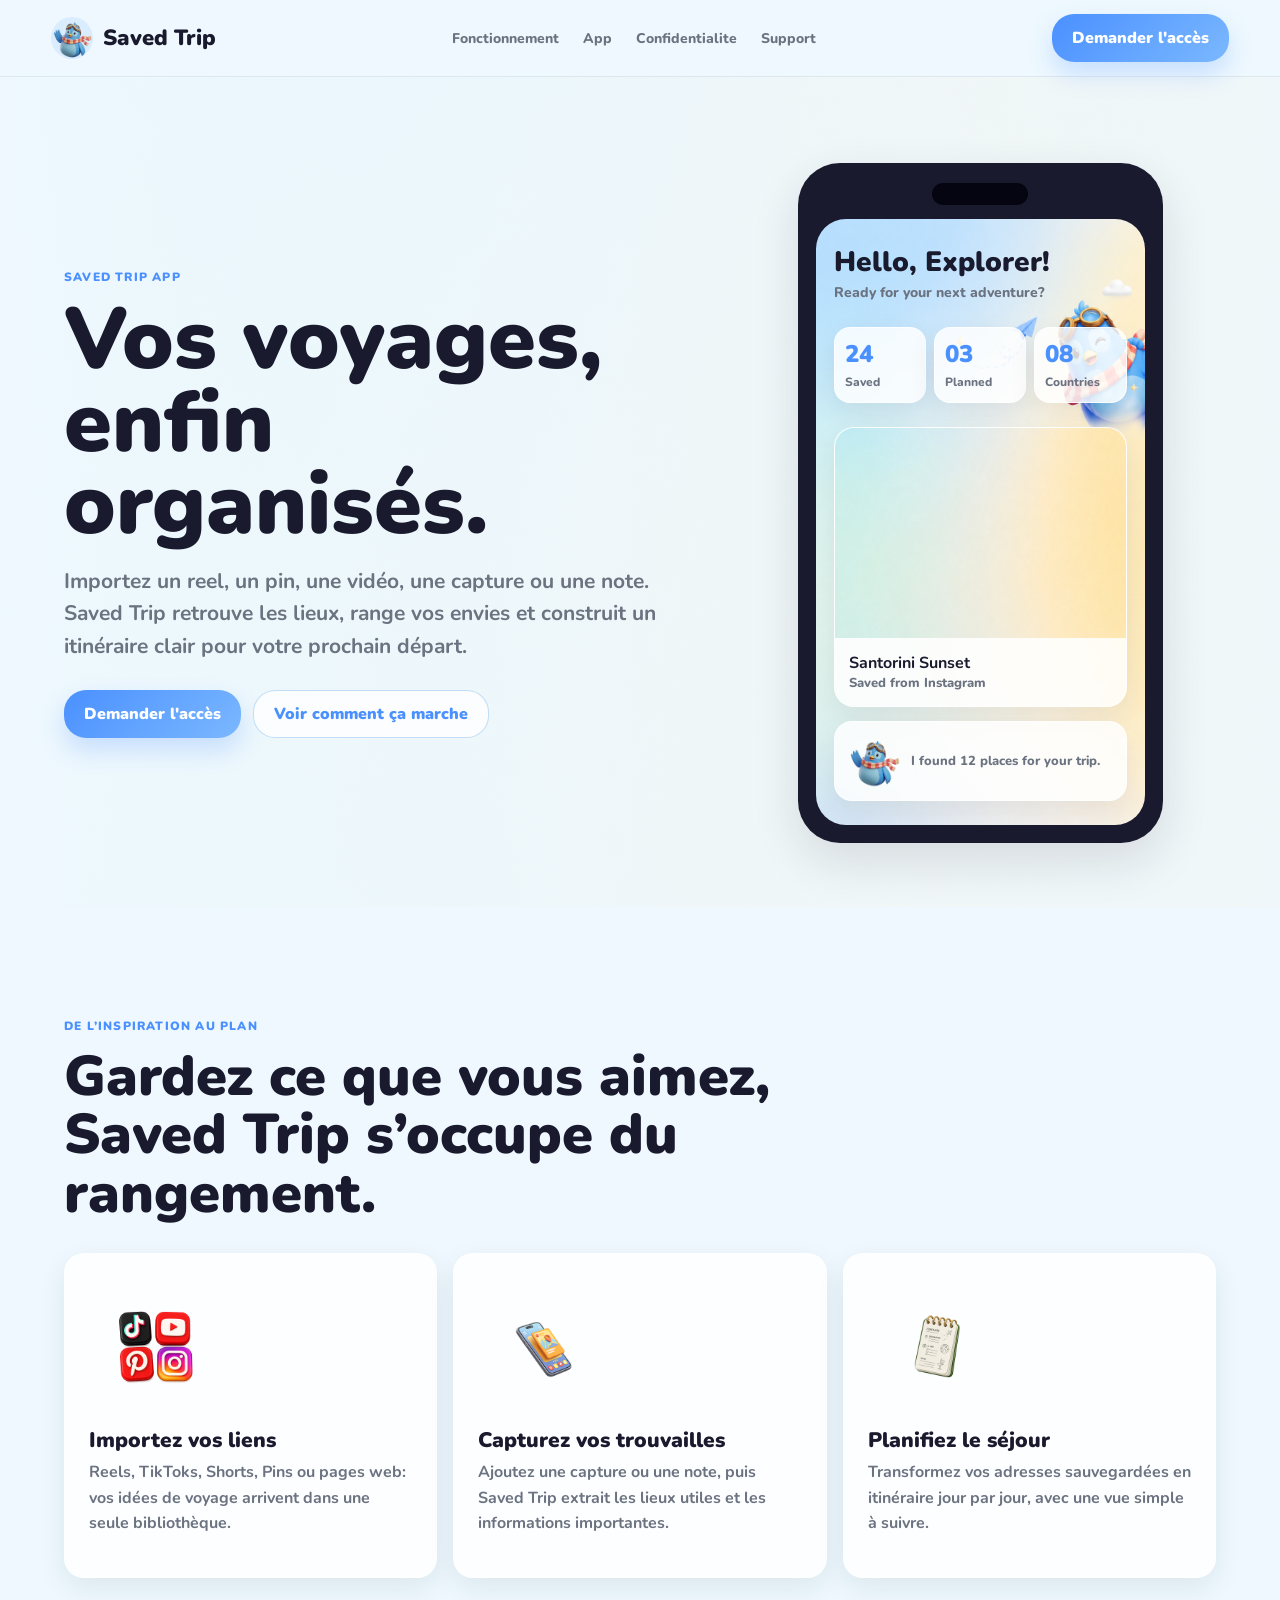
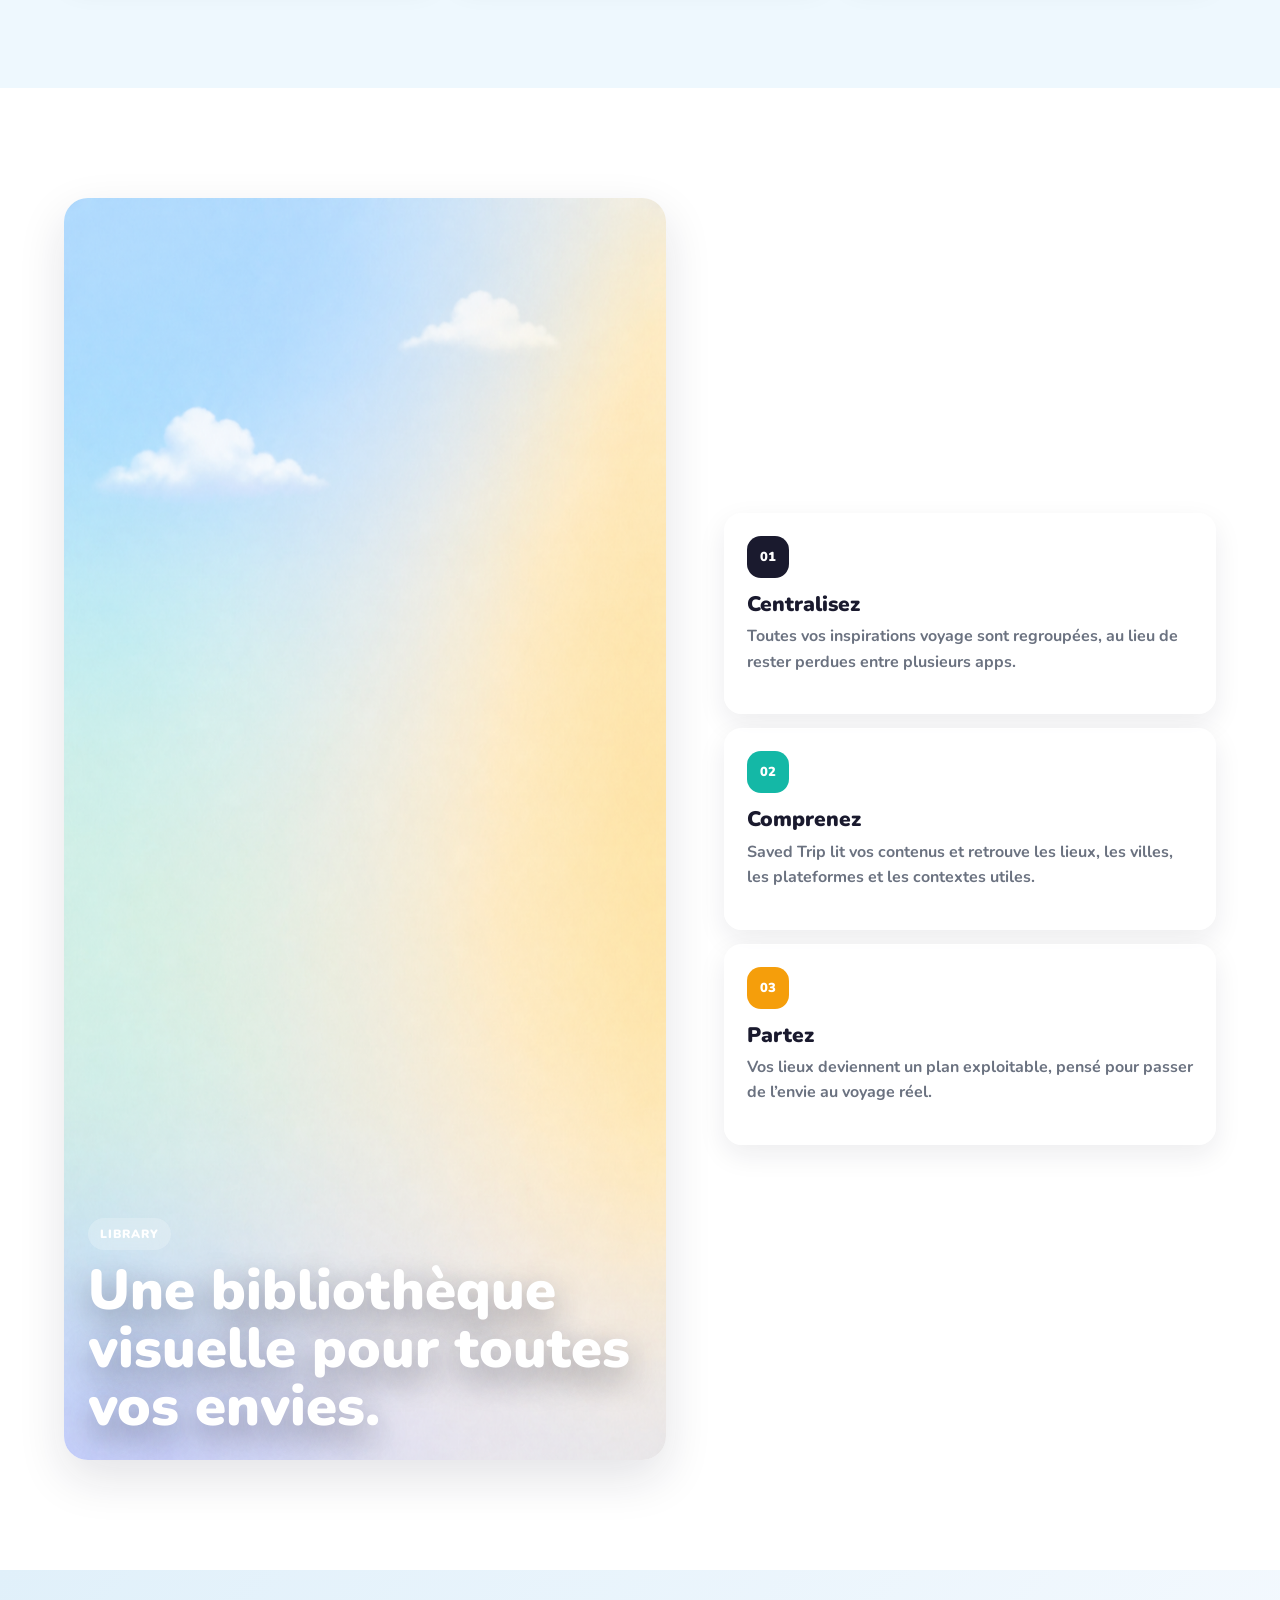
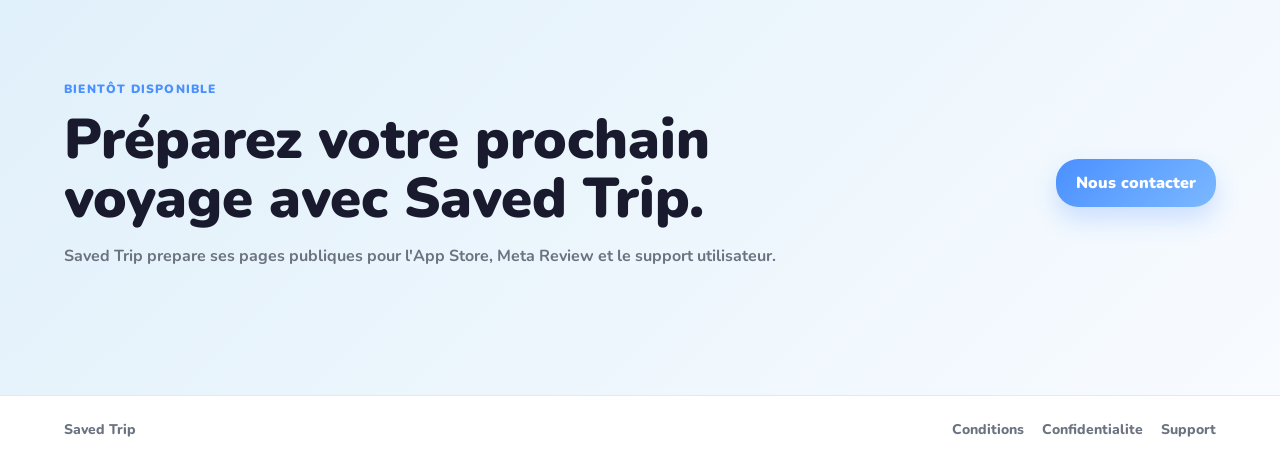
==== website/index.html @ 60003d06 "Add website root for Vercel deployment" ====
<!doctype html>
<html lang="fr">
  <head>
    <meta charset="utf-8">
    <meta name="viewport" content="width=device-width, initial-scale=1">
    <title>Saved Trip - Organisez vos voyages depuis vos contenus sauvegardés</title>
    <meta
      name="description"
      content="Saved Trip transforme vos reels, pins, screenshots et notes en lieux sauvegardés puis en itinéraires clairs, prêts à partir."
    >
    <meta property="og:title" content="Saved Trip - Vos voyages, enfin organisés">
    <meta
      property="og:description"
      content="Importez vos inspirations de voyage, retrouvez vos lieux et créez un itinéraire en quelques secondes."
    >
    <meta property="og:image" content="/assets/import_link_background.png">
    <meta name="theme-color" content="#EEF8FE">
    <link rel="icon" href="/assets/pingui_welcome.png">
    <link rel="preconnect" href="https://fonts.googleapis.com">
    <link rel="preconnect" href="https://fonts.gstatic.com" crossorigin>
    <link
      href="https://fonts.googleapis.com/css2?family=Nunito:wght@400;600;700;800;900&display=swap"
      rel="stylesheet"
    >
    <link rel="stylesheet" href="/styles.css">
  </head>
  <body>
    <header class="site-header" aria-label="Navigation principale">
      <a class="brand" href="#top" aria-label="Saved Trip accueil">
        <img src="/assets/pingui_welcome.png" alt="" class="brand-mark">
        <span>Saved Trip</span>
      </a>
      <nav class="nav-links" aria-label="Sections">
        <a href="#fonctionnement">Fonctionnement</a>
        <a href="#app">App</a>
        <a href="/privacy">Confidentialite</a>
        <a href="/support">Support</a>
      </nav>
      <a class="header-cta" href="mailto:support@savedtrip.com?subject=Acces%20Saved%20Trip">Demander l'accès</a>
    </header>

    <main id="top">
      <section class="hero-section">
        <img class="hero-bg" src="/assets/import_link_background.png" alt="">
        <div class="hero-content">
          <p class="kicker">SAVED TRIP APP</p>
          <h1>Vos voyages, enfin organisés.</h1>
          <p class="hero-copy">
            Importez un reel, un pin, une vidéo, une capture ou une note. Saved Trip retrouve les lieux, range vos envies et construit un itinéraire clair pour votre prochain départ.
          </p>
          <div class="hero-actions" aria-label="Actions principales">
            <a class="primary-action" href="mailto:support@savedtrip.com?subject=Acces%20Saved%20Trip">Demander l'accès</a>
            <a class="secondary-action" href="#fonctionnement">Voir comment ça marche</a>
          </div>
        </div>
        <div class="phone-showcase" aria-label="Aperçu de l'application Saved Trip">
          <div class="phone-frame">
            <div class="phone-status"></div>
            <div class="app-screen">
              <div class="app-greeting">
                <span>Hello, Explorer!</span>
                <small>Ready for your next adventure?</small>
              </div>
              <div class="stat-grid">
                <div><strong>24</strong><span>Saved</span></div>
                <div><strong>03</strong><span>Planned</span></div>
                <div><strong>08</strong><span>Countries</span></div>
              </div>
              <div class="post-card">
                <img src="/assets/travel_library_background.png" alt="">
                <div>
                  <strong>Santorini Sunset</strong>
                  <span>Saved from Instagram</span>
                </div>
              </div>
              <div class="mascot-bubble">
                <img src="/assets/pingui_welcome.png" alt="">
                <span>I found 12 places for your trip.</span>
              </div>
            </div>
          </div>
        </div>
      </section>

      <section id="fonctionnement" class="section workflow-section">
        <div class="section-heading">
          <p class="kicker">DE L’INSPIRATION AU PLAN</p>
          <h2>Gardez ce que vous aimez, Saved Trip s’occupe du rangement.</h2>
        </div>
        <div class="workflow-grid">
          <article class="workflow-card">
            <img src="/assets/pingui_link_www.png" alt="">
            <h3>Importez vos liens</h3>
            <p>Reels, TikToks, Shorts, Pins ou pages web: vos idées de voyage arrivent dans une seule bibliothèque.</p>
          </article>
          <article class="workflow-card">
            <img src="/assets/pingui_screenshot_phone_pop.png" alt="">
            <h3>Capturez vos trouvailles</h3>
            <p>Ajoutez une capture ou une note, puis Saved Trip extrait les lieux utiles et les informations importantes.</p>
          </article>
          <article class="workflow-card">
            <img src="/assets/pingui_notes_exact.png" alt="">
            <h3>Planifiez le séjour</h3>
            <p>Transformez vos adresses sauvegardées en itinéraire jour par jour, avec une vue simple à suivre.</p>
          </article>
        </div>
      </section>

      <section id="app" class="section app-section">
        <div class="library-preview">
          <img src="/assets/travel_library_background.png" alt="Bibliothèque de voyages Saved Trip">
          <div class="library-overlay">
            <span class="pill">Library</span>
            <h2>Une bibliothèque visuelle pour toutes vos envies.</h2>
          </div>
        </div>
        <div class="feature-list">
          <div>
            <span class="feature-icon">01</span>
            <h3>Centralisez</h3>
            <p>Toutes vos inspirations voyage sont regroupées, au lieu de rester perdues entre plusieurs apps.</p>
          </div>
          <div>
            <span class="feature-icon">02</span>
            <h3>Comprenez</h3>
            <p>Saved Trip lit vos contenus et retrouve les lieux, les villes, les plateformes et les contextes utiles.</p>
          </div>
          <div>
            <span class="feature-icon">03</span>
            <h3>Partez</h3>
            <p>Vos lieux deviennent un plan exploitable, pensé pour passer de l’envie au voyage réel.</p>
          </div>
        </div>
      </section>

      <section id="attente" class="section waitlist-section">
        <div>
          <p class="kicker">BIENTÔT DISPONIBLE</p>
          <h2>Préparez votre prochain voyage avec Saved Trip.</h2>
          <p>
            Saved Trip prepare ses pages publiques pour l'App Store, Meta Review et le support utilisateur.
          </p>
        </div>
        <a class="primary-action" href="mailto:support@savedtrip.com?subject=Acces%20Saved%20Trip">Nous contacter</a>
      </section>
    </main>

    <footer class="site-footer">
      <span>Saved Trip</span>
      <nav class="footer-links" aria-label="Pages legales">
        <a href="/terms">Conditions</a>
        <a href="/privacy">Confidentialite</a>
        <a href="/support">Support</a>
      </nav>
    </footer>
  </body>
</html>
---- styles.css ----
:root {
  --primary: #4a90ff;
  --primary-light: #7bb8ff;
  --dark: #1a1a2e;
  --background: #eef8fe;
  --white: #ffffff;
  --gray: #6b7280;
  --gray-border: #cbd5e0;
  --input-bg: #f8fbff;
  --green: #27ae60;
  --amber: #f59e0b;
  --teal: #14b8a6;
  --violet: #a855f7;
  --shadow: 0 18px 48px rgba(26, 26, 46, 0.12);
  color-scheme: light;
  font-family: "Nunito", system-ui, -apple-system, BlinkMacSystemFont, "Segoe UI", sans-serif;
}

* {
  box-sizing: border-box;
}

html {
  scroll-behavior: smooth;
}

body {
  margin: 0;
  background: var(--background);
  color: var(--dark);
}

img {
  display: block;
  max-width: 100%;
}

a {
  color: inherit;
  text-decoration: none;
}

.site-header {
  position: sticky;
  top: 0;
  z-index: 20;
  display: flex;
  align-items: center;
  justify-content: space-between;
  gap: 24px;
  padding: 14px clamp(18px, 4vw, 56px);
  background: rgba(238, 248, 254, 0.86);
  border-bottom: 1px solid rgba(203, 213, 224, 0.5);
  backdrop-filter: blur(18px);
}

.brand {
  display: inline-flex;
  align-items: center;
  gap: 10px;
  font-size: 22px;
  font-weight: 900;
}

.brand-mark {
  width: 42px;
  height: 42px;
  object-fit: contain;
  border-radius: 50%;
  background: rgba(74, 144, 255, 0.12);
}

.nav-links,
.footer-links {
  display: flex;
  align-items: center;
  gap: 24px;
  color: var(--gray);
  font-size: 14px;
  font-weight: 800;
}

.nav-links a:hover,
.footer-links a:hover {
  color: var(--primary);
}

.header-cta,
.primary-action,
.secondary-action {
  display: inline-flex;
  min-height: 48px;
  align-items: center;
  justify-content: center;
  border-radius: 22px;
  padding: 0 20px;
  font-weight: 900;
  white-space: nowrap;
}

.header-cta,
.primary-action {
  color: var(--white);
  background: linear-gradient(135deg, var(--primary), var(--primary-light));
  box-shadow: 0 12px 24px rgba(74, 144, 255, 0.24);
}

.secondary-action {
  color: var(--primary);
  background: rgba(255, 255, 255, 0.78);
  border: 1px solid rgba(184, 217, 245, 0.86);
}

.hero-section {
  position: relative;
  min-height: calc(100vh - 72px);
  display: grid;
  grid-template-columns: minmax(0, 1.02fr) minmax(320px, 0.78fr);
  align-items: center;
  gap: clamp(28px, 5vw, 72px);
  overflow: hidden;
  padding: clamp(54px, 7vw, 86px) clamp(20px, 5vw, 76px) clamp(34px, 6vw, 64px);
}

.hero-bg {
  position: absolute;
  inset: 0;
  width: 100%;
  height: 100%;
  object-fit: cover;
  opacity: 0.64;
}

.hero-section::after {
  content: "";
  position: absolute;
  inset: 0;
  background: linear-gradient(90deg, rgba(238, 248, 254, 0.98), rgba(238, 248, 254, 0.68) 56%, rgba(238, 248, 254, 0.9));
}

.hero-content,
.phone-showcase {
  position: relative;
  z-index: 1;
}

.kicker {
  margin: 0 0 12px;
  color: var(--primary);
  font-size: 12px;
  font-weight: 900;
  letter-spacing: 1.2px;
}

h1,
h2,
h3,
p {
  margin-top: 0;
}

h1 {
  max-width: 760px;
  margin-bottom: 18px;
  font-size: clamp(46px, 7vw, 86px);
  line-height: 0.96;
  font-weight: 900;
  letter-spacing: 0;
}

.hero-copy {
  max-width: 640px;
  margin-bottom: 28px;
  color: var(--gray);
  font-size: clamp(17px, 2vw, 21px);
  line-height: 1.55;
  font-weight: 700;
}

.hero-actions {
  display: flex;
  flex-wrap: wrap;
  gap: 12px;
}

.phone-showcase {
  display: flex;
  justify-content: center;
}

.phone-frame {
  width: min(365px, 88vw);
  min-height: 680px;
  border-radius: 42px;
  padding: 18px;
  background: var(--dark);
  box-shadow: var(--shadow);
}

.phone-status {
  width: 96px;
  height: 22px;
  margin: 2px auto 14px;
  border-radius: 999px;
  background: #050511;
}

.app-screen {
  min-height: 606px;
  border-radius: 30px;
  padding: 24px 18px;
  background: var(--background);
  background-image: url("/assets/home_background_design.png");
  background-size: cover;
  overflow: hidden;
}

.app-greeting span {
  display: block;
  font-size: 28px;
  font-weight: 900;
}

.app-greeting small {
  color: var(--gray);
  font-size: 14px;
  font-weight: 800;
}

.stat-grid {
  display: grid;
  grid-template-columns: repeat(3, 1fr);
  gap: 8px;
  margin: 24px 0;
}

.stat-grid div,
.post-card,
.mascot-bubble,
.workflow-card,
.feature-list > div {
  border: 1px solid rgba(255, 255, 255, 0.72);
  background: rgba(255, 255, 255, 0.82);
  box-shadow: 0 10px 28px rgba(26, 26, 46, 0.08);
}

.stat-grid div {
  min-height: 74px;
  border-radius: 16px;
  padding: 10px;
}

.stat-grid strong {
  display: block;
  color: var(--primary);
  font-size: 24px;
  font-weight: 900;
}

.stat-grid span {
  color: var(--gray);
  font-size: 12px;
  font-weight: 800;
}

.post-card {
  overflow: hidden;
  border-radius: 20px;
}

.post-card img {
  width: 100%;
  height: 210px;
  object-fit: cover;
}

.post-card div {
  padding: 14px;
}

.post-card strong,
.post-card span {
  display: block;
}

.post-card span,
.mascot-bubble span {
  color: var(--gray);
  font-size: 13px;
  font-weight: 800;
}

.mascot-bubble {
  display: flex;
  align-items: center;
  gap: 10px;
  margin-top: 14px;
  border-radius: 18px;
  padding: 12px;
}

.mascot-bubble img {
  width: 54px;
  height: 54px;
  object-fit: contain;
}

.section {
  padding: clamp(64px, 9vw, 110px) clamp(20px, 5vw, 76px);
}

.section-heading {
  max-width: 760px;
  margin-bottom: 30px;
}

h2 {
  margin-bottom: 16px;
  font-size: clamp(32px, 4.5vw, 56px);
  line-height: 1.04;
  font-weight: 900;
}

h3 {
  margin-bottom: 8px;
  font-size: 21px;
  line-height: 1.15;
  font-weight: 900;
}

p {
  color: var(--gray);
  line-height: 1.6;
  font-weight: 700;
}

.workflow-grid {
  display: grid;
  grid-template-columns: repeat(3, minmax(0, 1fr));
  gap: 16px;
}

.workflow-card {
  border-radius: 20px;
  padding: 24px;
}

.workflow-card img {
  width: 138px;
  height: 138px;
  margin-bottom: 12px;
  object-fit: contain;
}

.app-section {
  display: grid;
  grid-template-columns: minmax(0, 1.1fr) minmax(320px, 0.9fr);
  gap: clamp(24px, 5vw, 58px);
  align-items: center;
  background: var(--white);
}

.library-preview {
  position: relative;
  min-height: 560px;
  overflow: hidden;
  border-radius: 24px;
  box-shadow: var(--shadow);
}

.library-preview img {
  width: 100%;
  height: 100%;
  min-height: 560px;
  object-fit: cover;
}

.library-overlay {
  position: absolute;
  inset: auto 24px 24px 24px;
  color: var(--white);
}

.library-overlay h2 {
  max-width: 620px;
  margin: 12px 0 0;
  text-shadow: 0 12px 32px rgba(26, 26, 46, 0.42);
}

.pill {
  display: inline-flex;
  align-items: center;
  min-height: 32px;
  border-radius: 999px;
  padding: 0 12px;
  background: rgba(255, 255, 255, 0.22);
  backdrop-filter: blur(10px);
  font-size: 12px;
  font-weight: 900;
  letter-spacing: 1px;
  text-transform: uppercase;
}

.feature-list {
  display: grid;
  gap: 14px;
}

.feature-list > div {
  border-radius: 18px;
  padding: 22px;
}

.feature-icon {
  display: inline-flex;
  align-items: center;
  justify-content: center;
  width: 42px;
  height: 42px;
  margin-bottom: 14px;
  border-radius: 14px;
  color: var(--white);
  background: var(--dark);
  font-size: 13px;
  font-weight: 900;
}

.feature-list > div:nth-child(2) .feature-icon {
  background: var(--teal);
}

.feature-list > div:nth-child(3) .feature-icon {
  background: var(--amber);
}

.waitlist-section {
  display: flex;
  align-items: center;
  justify-content: space-between;
  gap: 28px;
  background: linear-gradient(135deg, #e0f0fa, #f8fbff);
}

.waitlist-section > div {
  max-width: 760px;
}

.site-footer {
  display: flex;
  justify-content: space-between;
  align-items: center;
  gap: 16px;
  padding: 24px clamp(20px, 5vw, 76px);
  color: var(--gray);
  background: var(--white);
  border-top: 1px solid rgba(203, 213, 224, 0.52);
  font-size: 14px;
  font-weight: 800;
}

.footer-links {
  justify-content: flex-end;
  flex-wrap: wrap;
  gap: 18px;
}

@media (max-width: 940px) {
  .site-header {
    gap: 12px;
  }

  .nav-links {
    display: none;
  }

  .hero-section,
  .app-section {
    grid-template-columns: 1fr;
  }

  .hero-section {
    min-height: auto;
  }

  .phone-showcase {
    justify-content: flex-start;
  }

  .workflow-grid {
    grid-template-columns: 1fr;
  }

  .waitlist-section {
    align-items: flex-start;
    flex-direction: column;
  }
}

@media (max-width: 560px) {
  .site-header {
    padding-inline: 14px;
  }

  .brand span {
    font-size: 20px;
  }

  .brand-mark {
    width: 38px;
    height: 38px;
  }

  .header-cta {
    min-height: 42px;
    padding-inline: 14px;
    border-radius: 18px;
    font-size: 13px;
  }

  .hero-section {
    padding-top: 42px;
  }

  h1 {
    font-size: 44px;
  }

  .phone-frame {
    min-height: 610px;
    border-radius: 34px;
    padding: 14px;
  }

  .app-screen {
    min-height: 544px;
    border-radius: 26px;
    padding: 20px 14px;
  }

  .post-card img {
    height: 166px;
  }

  .library-preview,
  .library-preview img {
    min-height: 430px;
    border-radius: 18px;
  }

  .library-overlay {
    inset: auto 18px 18px 18px;
  }

  .site-footer {
    align-items: flex-start;
    flex-direction: column;
  }

  .footer-links {
    justify-content: flex-start;
  }
}
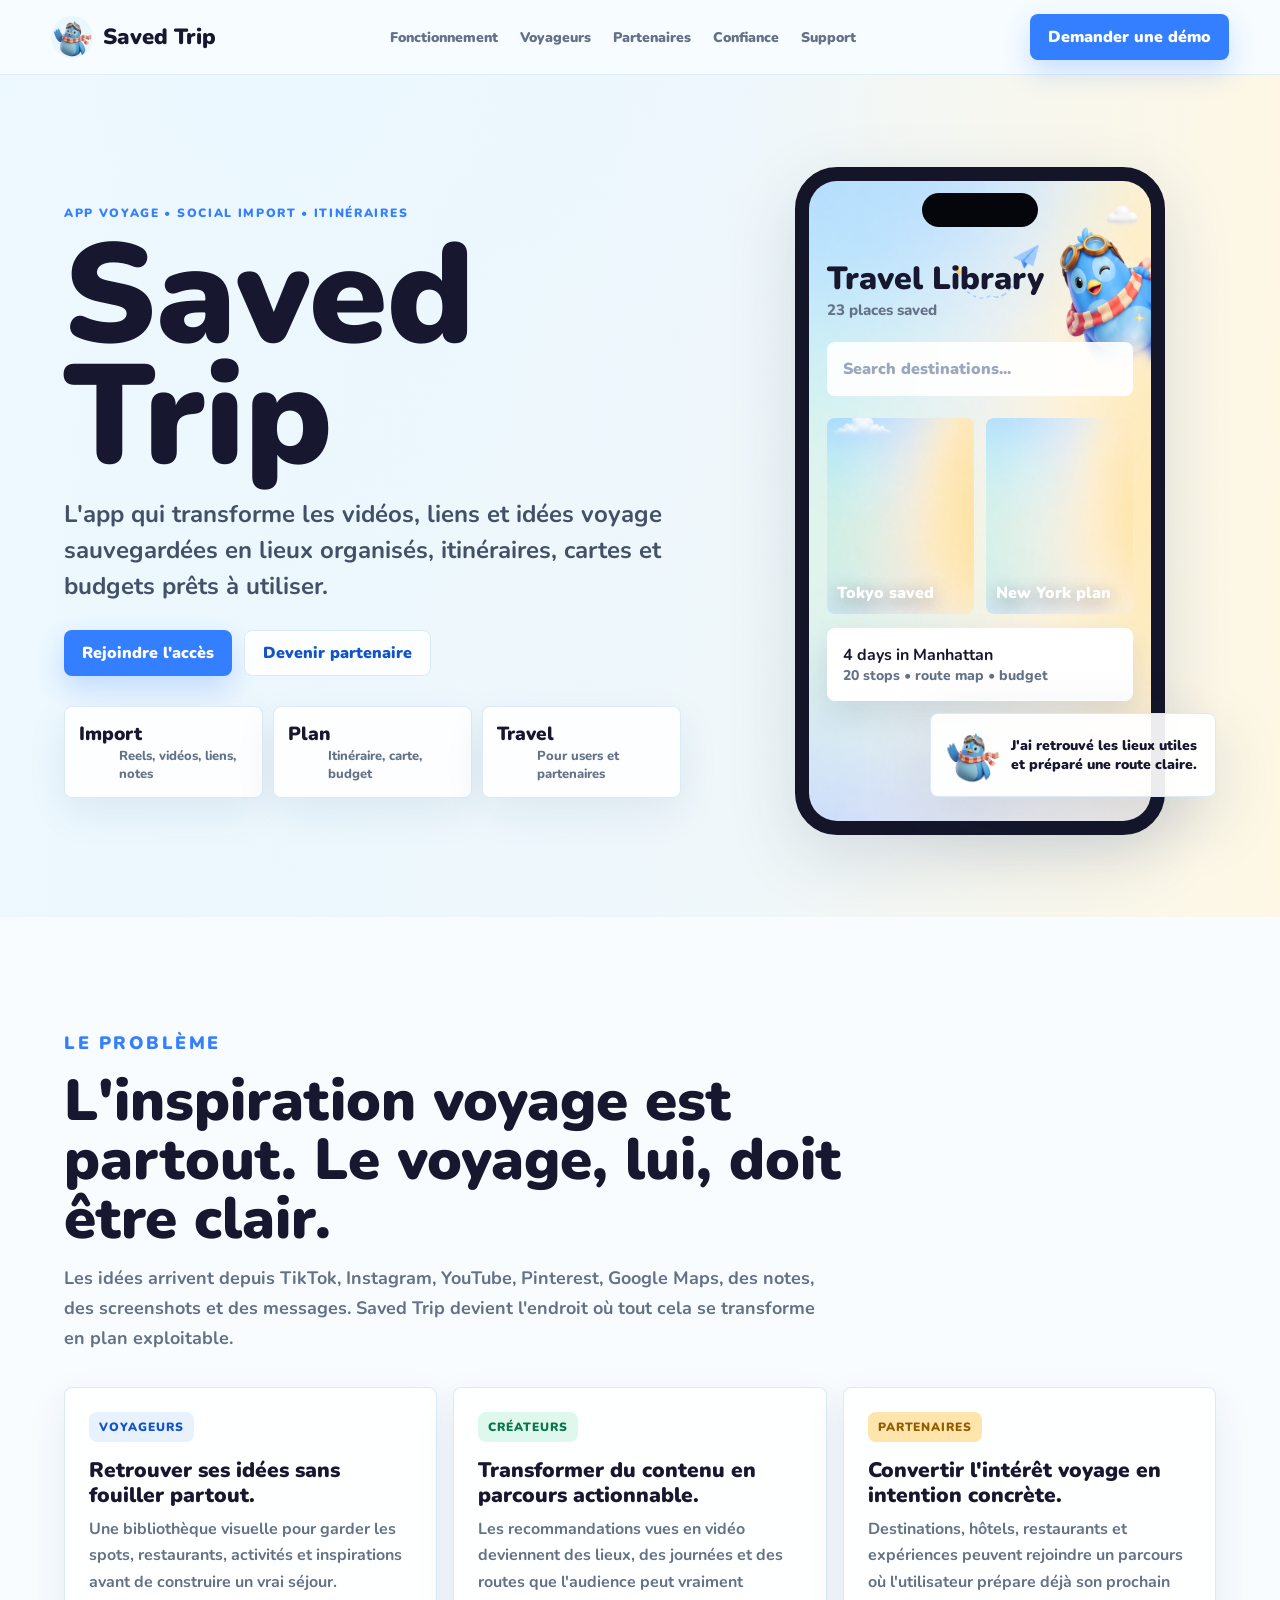
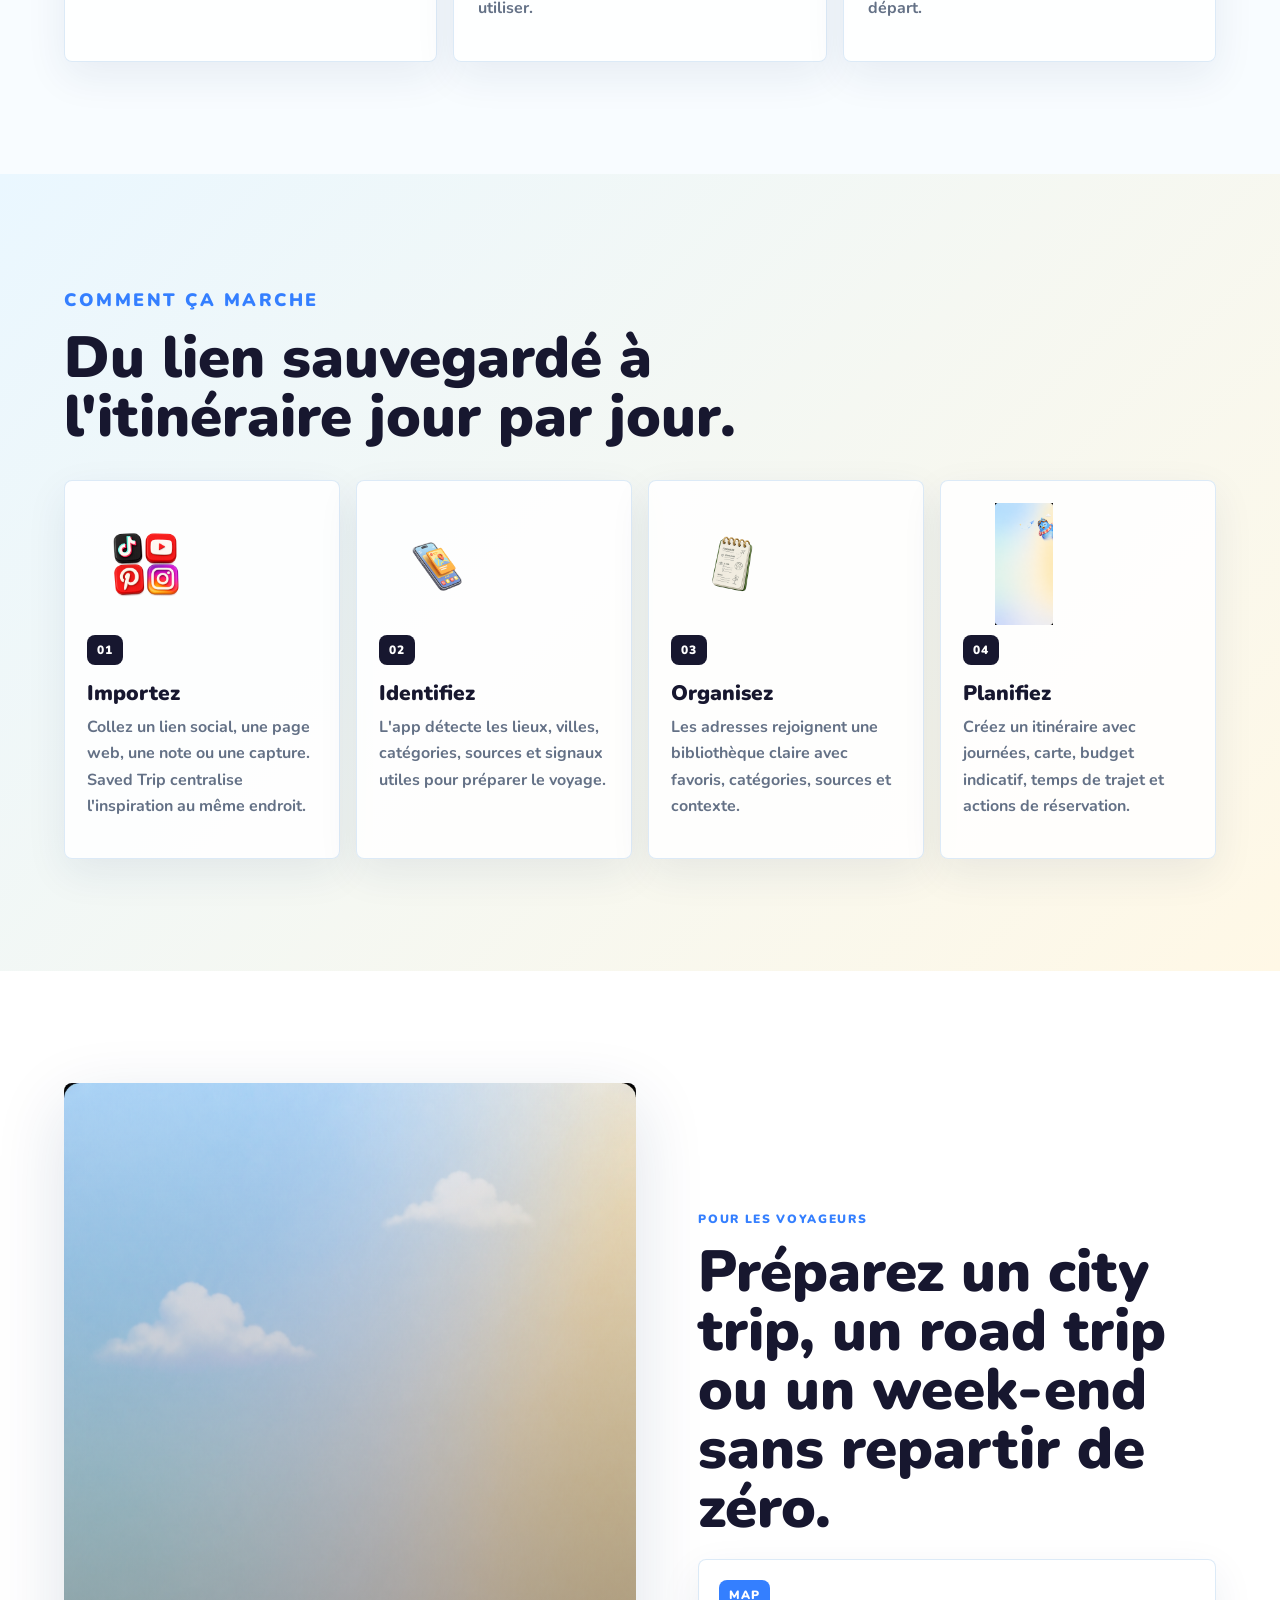
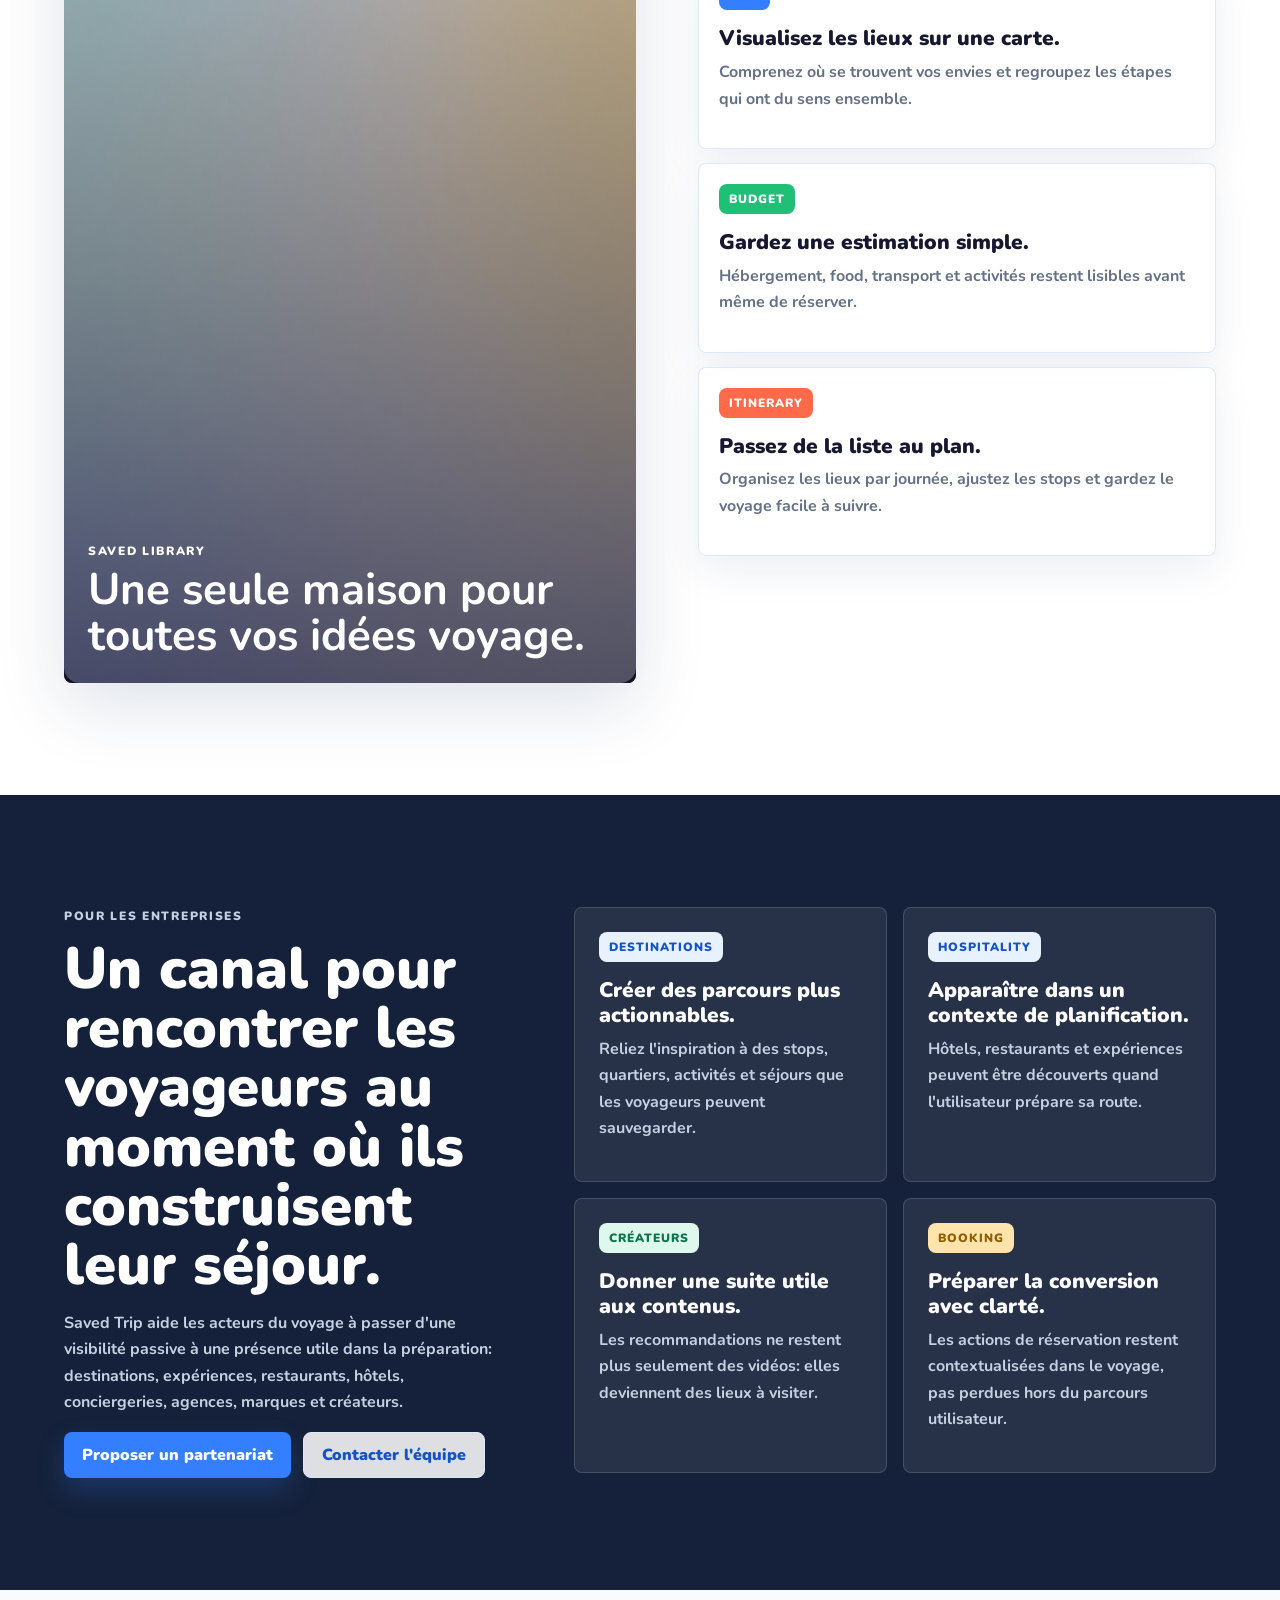
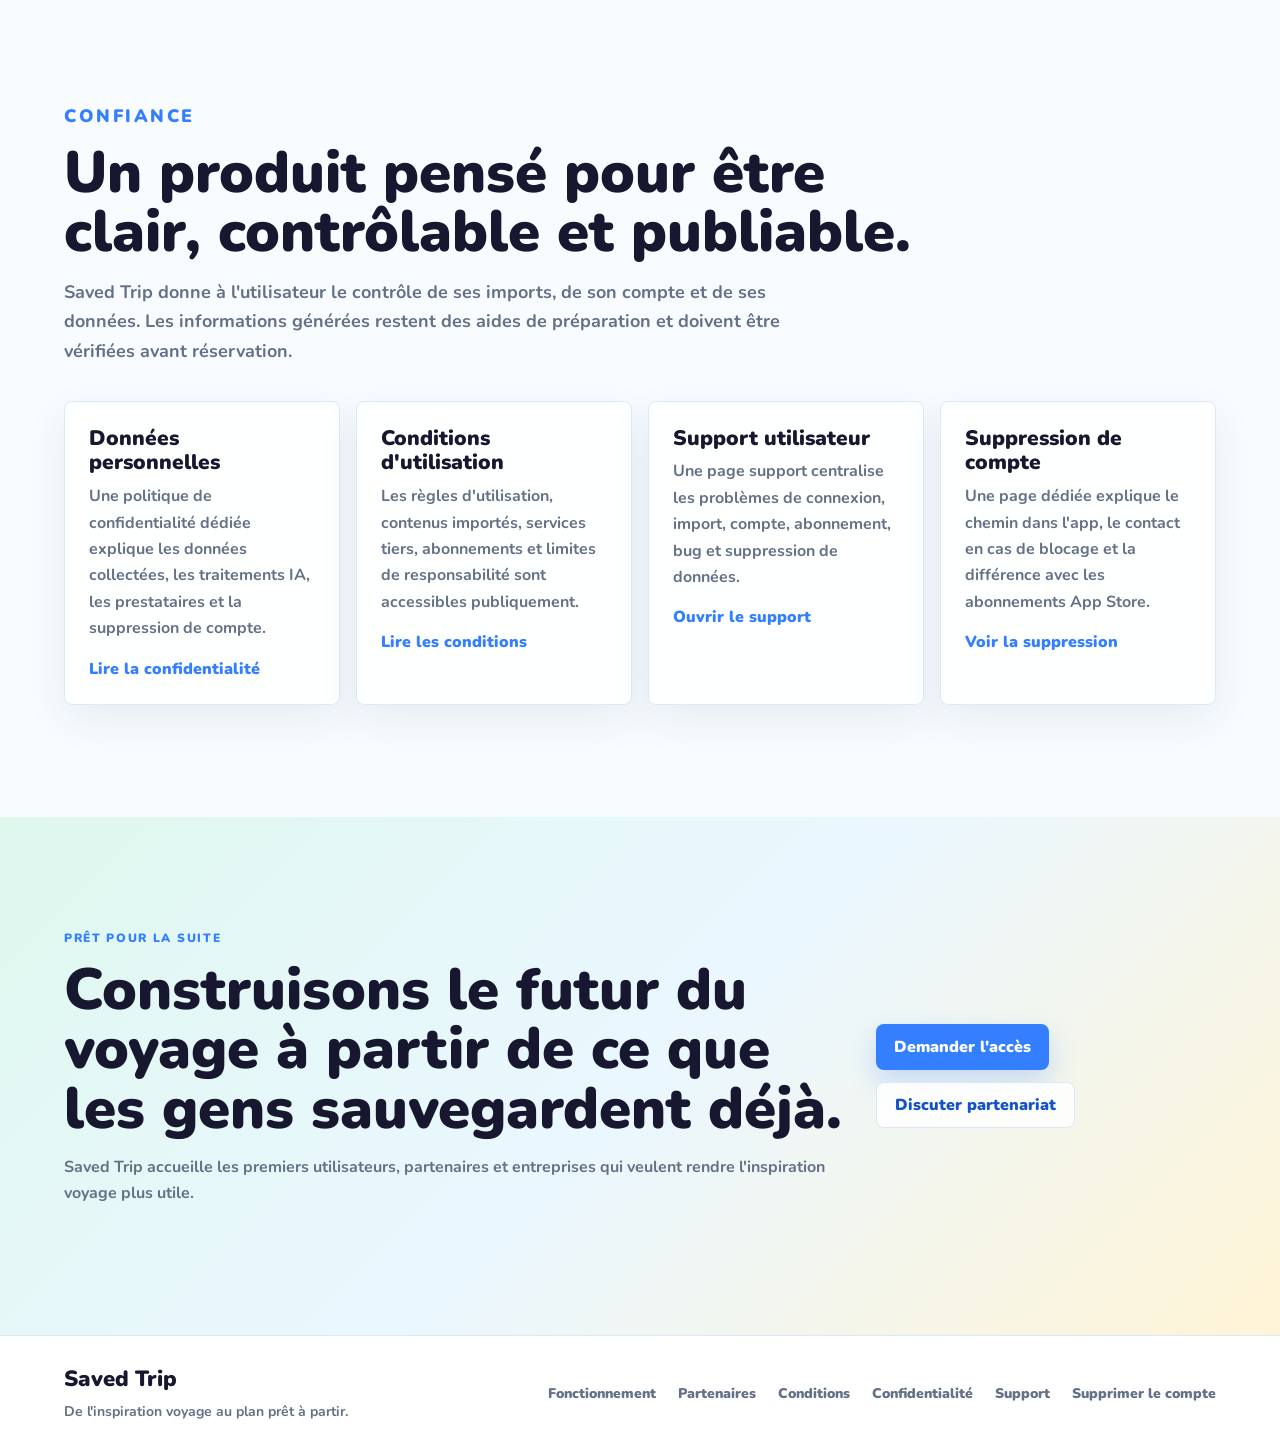
==== commit d3dc9eb1: "Redesign Saved Trip public website" ====
--- a/website/index.html
+++ b/website/index.html
@@ -3,18 +3,19 @@
   <head>
     <meta charset="utf-8">
     <meta name="viewport" content="width=device-width, initial-scale=1">
-    <title>Saved Trip - Organisez vos voyages depuis vos contenus sauvegardés</title>
+    <title>Saved Trip - De l'inspiration voyage au plan prêt à partir</title>
     <meta
       name="description"
-      content="Saved Trip transforme vos reels, pins, screenshots et notes en lieux sauvegardés puis en itinéraires clairs, prêts à partir."
+      content="Saved Trip transforme vos vidéos, liens et idées sauvegardées en lieux organisés, itinéraires, cartes et budgets. Une app pour voyageurs, créateurs et partenaires travel."
     >
-    <meta property="og:title" content="Saved Trip - Vos voyages, enfin organisés">
+    <link rel="canonical" href="https://www.savedtrip.com/">
+    <meta property="og:title" content="Saved Trip - Transformez vos inspirations en voyages">
     <meta
       property="og:description"
-      content="Importez vos inspirations de voyage, retrouvez vos lieux et créez un itinéraire en quelques secondes."
+      content="Importez vos inspirations voyage, retrouvez les lieux importants et préparez un itinéraire clair avec Saved Trip."
     >
-    <meta property="og:image" content="/assets/import_link_background.png">
-    <meta name="theme-color" content="#EEF8FE">
+    <meta property="og:image" content="https://www.savedtrip.com/assets/import_link_background.png">
+    <meta name="theme-color" content="#edf8ff">
     <link rel="icon" href="/assets/pingui_welcome.png">
     <link rel="preconnect" href="https://fonts.googleapis.com">
     <link rel="preconnect" href="https://fonts.gstatic.com" crossorigin>
@@ -26,131 +27,265 @@
   </head>
   <body>
     <header class="site-header" aria-label="Navigation principale">
-      <a class="brand" href="#top" aria-label="Saved Trip accueil">
+      <a class="brand" href="/" aria-label="Saved Trip accueil">
         <img src="/assets/pingui_welcome.png" alt="" class="brand-mark">
         <span>Saved Trip</span>
       </a>
       <nav class="nav-links" aria-label="Sections">
         <a href="#fonctionnement">Fonctionnement</a>
-        <a href="#app">App</a>
-        <a href="/privacy">Confidentialite</a>
+        <a href="#voyageurs">Voyageurs</a>
+        <a href="#partenaires">Partenaires</a>
+        <a href="#confiance">Confiance</a>
         <a href="/support">Support</a>
       </nav>
-      <a class="header-cta" href="mailto:support@savedtrip.com?subject=Acces%20Saved%20Trip">Demander l'accès</a>
+      <a class="header-cta" href="mailto:support@savedtrip.com?subject=Demo%20Saved%20Trip">Demander une démo</a>
     </header>
 
     <main id="top">
-      <section class="hero-section">
+      <section class="hero-section" aria-labelledby="hero-title">
         <img class="hero-bg" src="/assets/import_link_background.png" alt="">
         <div class="hero-content">
-          <p class="kicker">SAVED TRIP APP</p>
-          <h1>Vos voyages, enfin organisés.</h1>
-          <p class="hero-copy">
-            Importez un reel, un pin, une vidéo, une capture ou une note. Saved Trip retrouve les lieux, range vos envies et construit un itinéraire clair pour votre prochain départ.
+          <p class="kicker">APP VOYAGE • SOCIAL IMPORT • ITINÉRAIRES</p>
+          <h1 id="hero-title">Saved Trip</h1>
+          <p class="hero-lead">
+            L'app qui transforme les vidéos, liens et idées voyage sauvegardées en lieux organisés, itinéraires, cartes et budgets prêts à utiliser.
           </p>
           <div class="hero-actions" aria-label="Actions principales">
-            <a class="primary-action" href="mailto:support@savedtrip.com?subject=Acces%20Saved%20Trip">Demander l'accès</a>
-            <a class="secondary-action" href="#fonctionnement">Voir comment ça marche</a>
-          </div>
-        </div>
-        <div class="phone-showcase" aria-label="Aperçu de l'application Saved Trip">
+            <a class="primary-action" href="mailto:support@savedtrip.com?subject=Acces%20Saved%20Trip">Rejoindre l'accès</a>
+            <a class="secondary-action" href="#partenaires">Devenir partenaire</a>
+          </div>
+          <dl class="hero-proof" aria-label="Points forts Saved Trip">
+            <div>
+              <dt>Import</dt>
+              <dd>Reels, vidéos, liens, notes</dd>
+            </div>
+            <div>
+              <dt>Plan</dt>
+              <dd>Itinéraire, carte, budget</dd>
+            </div>
+            <div>
+              <dt>Travel</dt>
+              <dd>Pour users et partenaires</dd>
+            </div>
+          </dl>
+        </div>
+
+        <div class="product-stage" aria-label="Aperçu produit Saved Trip">
           <div class="phone-frame">
-            <div class="phone-status"></div>
+            <div class="phone-notch"></div>
             <div class="app-screen">
-              <div class="app-greeting">
-                <span>Hello, Explorer!</span>
-                <small>Ready for your next adventure?</small>
+              <div class="screen-top">
+                <span>Travel Library</span>
+                <small>23 places saved</small>
               </div>
-              <div class="stat-grid">
-                <div><strong>24</strong><span>Saved</span></div>
-                <div><strong>03</strong><span>Planned</span></div>
-                <div><strong>08</strong><span>Countries</span></div>
+              <div class="screen-search">Search destinations...</div>
+              <div class="saved-grid">
+                <article>
+                  <img src="/assets/travel_library_background.png" alt="">
+                  <span>Tokyo saved</span>
+                </article>
+                <article>
+                  <img src="/assets/import_link_background.png" alt="">
+                  <span>New York plan</span>
+                </article>
               </div>
-              <div class="post-card">
-                <img src="/assets/travel_library_background.png" alt="">
-                <div>
-                  <strong>Santorini Sunset</strong>
-                  <span>Saved from Instagram</span>
-                </div>
+              <div class="trip-card">
+                <strong>4 days in Manhattan</strong>
+                <span>20 stops • route map • budget</span>
               </div>
-              <div class="mascot-bubble">
-                <img src="/assets/pingui_welcome.png" alt="">
-                <span>I found 12 places for your trip.</span>
-              </div>
-            </div>
-          </div>
-        </div>
-      </section>
-
-      <section id="fonctionnement" class="section workflow-section">
+            </div>
+          </div>
+          <div class="mascot-note">
+            <img src="/assets/pingui_welcome.png" alt="">
+            <span>J'ai retrouvé les lieux utiles et préparé une route claire.</span>
+          </div>
+        </div>
+      </section>
+
+      <section class="section problem-section" aria-labelledby="problem-title">
         <div class="section-heading">
-          <p class="kicker">DE L’INSPIRATION AU PLAN</p>
-          <h2>Gardez ce que vous aimez, Saved Trip s’occupe du rangement.</h2>
+          <p class="kicker">LE PROBLÈME</p>
+          <h2 id="problem-title">L'inspiration voyage est partout. Le voyage, lui, doit être clair.</h2>
+          <p>
+            Les idées arrivent depuis TikTok, Instagram, YouTube, Pinterest, Google Maps, des notes, des screenshots et des messages. Saved Trip devient l'endroit où tout cela se transforme en plan exploitable.
+          </p>
+        </div>
+        <div class="audience-grid">
+          <article>
+            <span class="card-label">Voyageurs</span>
+            <h3>Retrouver ses idées sans fouiller partout.</h3>
+            <p>Une bibliothèque visuelle pour garder les spots, restaurants, activités et inspirations avant de construire un vrai séjour.</p>
+          </article>
+          <article>
+            <span class="card-label">Créateurs</span>
+            <h3>Transformer du contenu en parcours actionnable.</h3>
+            <p>Les recommandations vues en vidéo deviennent des lieux, des journées et des routes que l'audience peut vraiment utiliser.</p>
+          </article>
+          <article>
+            <span class="card-label">Partenaires</span>
+            <h3>Convertir l'intérêt voyage en intention concrète.</h3>
+            <p>Destinations, hôtels, restaurants et expériences peuvent rejoindre un parcours où l'utilisateur prépare déjà son prochain départ.</p>
+          </article>
+        </div>
+      </section>
+
+      <section id="fonctionnement" class="section workflow-section" aria-labelledby="workflow-title">
+        <div class="section-heading">
+          <p class="kicker">COMMENT ÇA MARCHE</p>
+          <h2 id="workflow-title">Du lien sauvegardé à l'itinéraire jour par jour.</h2>
         </div>
         <div class="workflow-grid">
           <article class="workflow-card">
             <img src="/assets/pingui_link_www.png" alt="">
-            <h3>Importez vos liens</h3>
-            <p>Reels, TikToks, Shorts, Pins ou pages web: vos idées de voyage arrivent dans une seule bibliothèque.</p>
+            <span class="step">01</span>
+            <h3>Importez</h3>
+            <p>Collez un lien social, une page web, une note ou une capture. Saved Trip centralise l'inspiration au même endroit.</p>
           </article>
           <article class="workflow-card">
             <img src="/assets/pingui_screenshot_phone_pop.png" alt="">
-            <h3>Capturez vos trouvailles</h3>
-            <p>Ajoutez une capture ou une note, puis Saved Trip extrait les lieux utiles et les informations importantes.</p>
+            <span class="step">02</span>
+            <h3>Identifiez</h3>
+            <p>L'app détecte les lieux, villes, catégories, sources et signaux utiles pour préparer le voyage.</p>
           </article>
           <article class="workflow-card">
             <img src="/assets/pingui_notes_exact.png" alt="">
-            <h3>Planifiez le séjour</h3>
-            <p>Transformez vos adresses sauvegardées en itinéraire jour par jour, avec une vue simple à suivre.</p>
-          </article>
-        </div>
-      </section>
-
-      <section id="app" class="section app-section">
-        <div class="library-preview">
-          <img src="/assets/travel_library_background.png" alt="Bibliothèque de voyages Saved Trip">
-          <div class="library-overlay">
-            <span class="pill">Library</span>
-            <h2>Une bibliothèque visuelle pour toutes vos envies.</h2>
-          </div>
-        </div>
-        <div class="feature-list">
-          <div>
-            <span class="feature-icon">01</span>
-            <h3>Centralisez</h3>
-            <p>Toutes vos inspirations voyage sont regroupées, au lieu de rester perdues entre plusieurs apps.</p>
-          </div>
-          <div>
-            <span class="feature-icon">02</span>
-            <h3>Comprenez</h3>
-            <p>Saved Trip lit vos contenus et retrouve les lieux, les villes, les plateformes et les contextes utiles.</p>
-          </div>
-          <div>
-            <span class="feature-icon">03</span>
-            <h3>Partez</h3>
-            <p>Vos lieux deviennent un plan exploitable, pensé pour passer de l’envie au voyage réel.</p>
-          </div>
-        </div>
-      </section>
-
-      <section id="attente" class="section waitlist-section">
+            <span class="step">03</span>
+            <h3>Organisez</h3>
+            <p>Les adresses rejoignent une bibliothèque claire avec favoris, catégories, sources et contexte.</p>
+          </article>
+          <article class="workflow-card">
+            <img src="/assets/home_background_design.png" alt="">
+            <span class="step">04</span>
+            <h3>Planifiez</h3>
+            <p>Créez un itinéraire avec journées, carte, budget indicatif, temps de trajet et actions de réservation.</p>
+          </article>
+        </div>
+      </section>
+
+      <section id="voyageurs" class="section product-section" aria-labelledby="product-title">
+        <div class="media-panel">
+          <img src="/assets/travel_library_background.png" alt="Aperçu de la bibliothèque Saved Trip">
+          <div class="media-caption">
+            <span>Saved Library</span>
+            <strong>Une seule maison pour toutes vos idées voyage.</strong>
+          </div>
+        </div>
+        <div class="product-copy">
+          <p class="kicker">POUR LES VOYAGEURS</p>
+          <h2 id="product-title">Préparez un city trip, un road trip ou un week-end sans repartir de zéro.</h2>
+          <div class="feature-stack">
+            <article>
+              <span>Map</span>
+              <h3>Visualisez les lieux sur une carte.</h3>
+              <p>Comprenez où se trouvent vos envies et regroupez les étapes qui ont du sens ensemble.</p>
+            </article>
+            <article>
+              <span>Budget</span>
+              <h3>Gardez une estimation simple.</h3>
+              <p>Hébergement, food, transport et activités restent lisibles avant même de réserver.</p>
+            </article>
+            <article>
+              <span>Itinerary</span>
+              <h3>Passez de la liste au plan.</h3>
+              <p>Organisez les lieux par journée, ajustez les stops et gardez le voyage facile à suivre.</p>
+            </article>
+          </div>
+        </div>
+      </section>
+
+      <section id="partenaires" class="section partner-section" aria-labelledby="partner-title">
+        <div class="partner-copy">
+          <p class="kicker">POUR LES ENTREPRISES</p>
+          <h2 id="partner-title">Un canal pour rencontrer les voyageurs au moment où ils construisent leur séjour.</h2>
+          <p>
+            Saved Trip aide les acteurs du voyage à passer d'une visibilité passive à une présence utile dans la préparation: destinations, expériences, restaurants, hôtels, conciergeries, agences, marques et créateurs.
+          </p>
+          <div class="hero-actions">
+            <a class="primary-action" href="mailto:support@savedtrip.com?subject=Partenariat%20Saved%20Trip">Proposer un partenariat</a>
+            <a class="secondary-action" href="/support">Contacter l'équipe</a>
+          </div>
+        </div>
+        <div class="business-grid">
+          <article>
+            <span>Destinations</span>
+            <h3>Créer des parcours plus actionnables.</h3>
+            <p>Reliez l'inspiration à des stops, quartiers, activités et séjours que les voyageurs peuvent sauvegarder.</p>
+          </article>
+          <article>
+            <span>Hospitality</span>
+            <h3>Apparaître dans un contexte de planification.</h3>
+            <p>Hôtels, restaurants et expériences peuvent être découverts quand l'utilisateur prépare sa route.</p>
+          </article>
+          <article>
+            <span>Créateurs</span>
+            <h3>Donner une suite utile aux contenus.</h3>
+            <p>Les recommandations ne restent plus seulement des vidéos: elles deviennent des lieux à visiter.</p>
+          </article>
+          <article>
+            <span>Booking</span>
+            <h3>Préparer la conversion avec clarté.</h3>
+            <p>Les actions de réservation restent contextualisées dans le voyage, pas perdues hors du parcours utilisateur.</p>
+          </article>
+        </div>
+      </section>
+
+      <section id="confiance" class="section trust-section" aria-labelledby="trust-title">
+        <div class="section-heading">
+          <p class="kicker">CONFIANCE</p>
+          <h2 id="trust-title">Un produit pensé pour être clair, contrôlable et publiable.</h2>
+          <p>
+            Saved Trip donne à l'utilisateur le contrôle de ses imports, de son compte et de ses données. Les informations générées restent des aides de préparation et doivent être vérifiées avant réservation.
+          </p>
+        </div>
+        <div class="trust-grid">
+          <article>
+            <h3>Données personnelles</h3>
+            <p>Une politique de confidentialité dédiée explique les données collectées, les traitements IA, les prestataires et la suppression de compte.</p>
+            <a href="/privacy">Lire la confidentialité</a>
+          </article>
+          <article>
+            <h3>Conditions d'utilisation</h3>
+            <p>Les règles d'utilisation, contenus importés, services tiers, abonnements et limites de responsabilité sont accessibles publiquement.</p>
+            <a href="/terms">Lire les conditions</a>
+          </article>
+          <article>
+            <h3>Support utilisateur</h3>
+            <p>Une page support centralise les problèmes de connexion, import, compte, abonnement, bug et suppression de données.</p>
+            <a href="/support">Ouvrir le support</a>
+          </article>
+          <article>
+            <h3>Suppression de compte</h3>
+            <p>Une page dédiée explique le chemin dans l'app, le contact en cas de blocage et la différence avec les abonnements App Store.</p>
+            <a href="/delete-account">Voir la suppression</a>
+          </article>
+        </div>
+      </section>
+
+      <section class="section final-cta" aria-labelledby="final-title">
         <div>
-          <p class="kicker">BIENTÔT DISPONIBLE</p>
-          <h2>Préparez votre prochain voyage avec Saved Trip.</h2>
-          <p>
-            Saved Trip prepare ses pages publiques pour l'App Store, Meta Review et le support utilisateur.
-          </p>
-        </div>
-        <a class="primary-action" href="mailto:support@savedtrip.com?subject=Acces%20Saved%20Trip">Nous contacter</a>
+          <p class="kicker">PRÊT POUR LA SUITE</p>
+          <h2 id="final-title">Construisons le futur du voyage à partir de ce que les gens sauvegardent déjà.</h2>
+          <p>Saved Trip accueille les premiers utilisateurs, partenaires et entreprises qui veulent rendre l'inspiration voyage plus utile.</p>
+        </div>
+        <div class="final-actions">
+          <a class="primary-action" href="mailto:support@savedtrip.com?subject=Acces%20Saved%20Trip">Demander l'accès</a>
+          <a class="secondary-action" href="mailto:support@savedtrip.com?subject=Partenariat%20Saved%20Trip">Discuter partenariat</a>
+        </div>
       </section>
     </main>
 
     <footer class="site-footer">
-      <span>Saved Trip</span>
-      <nav class="footer-links" aria-label="Pages legales">
+      <div>
+        <a class="footer-brand" href="/">Saved Trip</a>
+        <p>De l'inspiration voyage au plan prêt à partir.</p>
+      </div>
+      <nav class="footer-links" aria-label="Pages publiques">
+        <a href="#fonctionnement">Fonctionnement</a>
+        <a href="#partenaires">Partenaires</a>
         <a href="/terms">Conditions</a>
-        <a href="/privacy">Confidentialite</a>
+        <a href="/privacy">Confidentialité</a>
         <a href="/support">Support</a>
+        <a href="/delete-account">Supprimer le compte</a>
       </nav>
     </footer>
   </body>
--- a/styles.css
+++ b/styles.css
@@ -1,17 +1,17 @@
 :root {
-  --primary: #4a90ff;
-  --primary-light: #7bb8ff;
-  --dark: #1a1a2e;
-  --background: #eef8fe;
+  --ink: #17172f;
+  --muted: #647186;
+  --line: #d9e9f7;
+  --blue: #347fff;
+  --blue-dark: #1254c8;
+  --sky: #eaf7ff;
+  --mint: #dff8ee;
+  --amber: #ffe5ac;
+  --coral: #ff6b4a;
+  --green: #1fbf75;
   --white: #ffffff;
-  --gray: #6b7280;
-  --gray-border: #cbd5e0;
-  --input-bg: #f8fbff;
-  --green: #27ae60;
-  --amber: #f59e0b;
-  --teal: #14b8a6;
-  --violet: #a855f7;
-  --shadow: 0 18px 48px rgba(26, 26, 46, 0.12);
+  --soft: #f8fcff;
+  --shadow: 0 22px 70px rgba(24, 52, 96, 0.14);
   color-scheme: light;
   font-family: "Nunito", system-ui, -apple-system, BlinkMacSystemFont, "Segoe UI", sans-serif;
 }
@@ -26,8 +26,8 @@
 
 body {
   margin: 0;
-  background: var(--background);
-  color: var(--dark);
+  color: var(--ink);
+  background: linear-gradient(180deg, #edf8ff 0%, #fff8e6 45%, #f8fcff 100%);
 }
 
 img {
@@ -40,21 +40,37 @@
   text-decoration: none;
 }
 
+h1,
+h2,
+h3,
+p,
+dl,
+dd {
+  margin-top: 0;
+}
+
+p {
+  color: var(--muted);
+  font-weight: 700;
+  line-height: 1.65;
+}
+
 .site-header {
   position: sticky;
   top: 0;
-  z-index: 20;
+  z-index: 30;
   display: flex;
   align-items: center;
   justify-content: space-between;
-  gap: 24px;
+  gap: 22px;
   padding: 14px clamp(18px, 4vw, 56px);
-  background: rgba(238, 248, 254, 0.86);
-  border-bottom: 1px solid rgba(203, 213, 224, 0.5);
+  border-bottom: 1px solid rgba(217, 233, 247, 0.78);
+  background: rgba(248, 252, 255, 0.88);
   backdrop-filter: blur(18px);
 }
 
-.brand {
+.brand,
+.footer-brand {
   display: inline-flex;
   align-items: center;
   gap: 10px;
@@ -65,35 +81,35 @@
 .brand-mark {
   width: 42px;
   height: 42px;
+  border-radius: 50%;
+  background: var(--sky);
   object-fit: contain;
-  border-radius: 50%;
-  background: rgba(74, 144, 255, 0.12);
 }
 
 .nav-links,
 .footer-links {
   display: flex;
   align-items: center;
-  gap: 24px;
-  color: var(--gray);
+  gap: 22px;
+  color: var(--muted);
   font-size: 14px;
-  font-weight: 800;
+  font-weight: 900;
 }
 
 .nav-links a:hover,
 .footer-links a:hover {
-  color: var(--primary);
+  color: var(--blue);
 }
 
 .header-cta,
 .primary-action,
 .secondary-action {
   display: inline-flex;
-  min-height: 48px;
+  min-height: 46px;
   align-items: center;
   justify-content: center;
-  border-radius: 22px;
-  padding: 0 20px;
+  border-radius: 8px;
+  padding: 0 18px;
   font-weight: 900;
   white-space: nowrap;
 }
@@ -101,25 +117,29 @@
 .header-cta,
 .primary-action {
   color: var(--white);
-  background: linear-gradient(135deg, var(--primary), var(--primary-light));
-  box-shadow: 0 12px 24px rgba(74, 144, 255, 0.24);
+  background: var(--blue);
+  box-shadow: 0 12px 28px rgba(52, 127, 255, 0.24);
+}
+
+.header-cta:hover,
+.primary-action:hover {
+  background: var(--blue-dark);
 }
 
 .secondary-action {
-  color: var(--primary);
-  background: rgba(255, 255, 255, 0.78);
-  border: 1px solid rgba(184, 217, 245, 0.86);
+  color: var(--blue-dark);
+  background: rgba(255, 255, 255, 0.86);
+  border: 1px solid var(--line);
 }
 
 .hero-section {
   position: relative;
-  min-height: calc(100vh - 72px);
   display: grid;
   grid-template-columns: minmax(0, 1.02fr) minmax(320px, 0.78fr);
-  align-items: center;
-  gap: clamp(28px, 5vw, 72px);
+  gap: clamp(32px, 5vw, 74px);
+  align-items: center;
   overflow: hidden;
-  padding: clamp(54px, 7vw, 86px) clamp(20px, 5vw, 76px) clamp(34px, 6vw, 64px);
+  padding: clamp(58px, 8vw, 92px) clamp(20px, 5vw, 76px) clamp(54px, 7vw, 82px);
 }
 
 .hero-bg {
@@ -128,375 +148,513 @@
   width: 100%;
   height: 100%;
   object-fit: cover;
-  opacity: 0.64;
+  opacity: 0.48;
 }
 
 .hero-section::after {
   content: "";
   position: absolute;
   inset: 0;
-  background: linear-gradient(90deg, rgba(238, 248, 254, 0.98), rgba(238, 248, 254, 0.68) 56%, rgba(238, 248, 254, 0.9));
+  background: linear-gradient(90deg, rgba(237, 248, 255, 0.98), rgba(237, 248, 255, 0.74) 58%, rgba(255, 248, 230, 0.9));
 }
 
 .hero-content,
-.phone-showcase {
+.product-stage {
   position: relative;
   z-index: 1;
 }
 
 .kicker {
   margin: 0 0 12px;
-  color: var(--primary);
+  color: var(--blue);
   font-size: 12px;
   font-weight: 900;
-  letter-spacing: 1.2px;
-}
-
-h1,
-h2,
-h3,
-p {
-  margin-top: 0;
+  letter-spacing: 0.14em;
+  text-transform: uppercase;
 }
 
 h1 {
-  max-width: 760px;
   margin-bottom: 18px;
-  font-size: clamp(46px, 7vw, 86px);
-  line-height: 0.96;
+  font-size: clamp(66px, 11vw, 142px);
+  line-height: 0.86;
   font-weight: 900;
   letter-spacing: 0;
 }
 
-.hero-copy {
-  max-width: 640px;
-  margin-bottom: 28px;
-  color: var(--gray);
-  font-size: clamp(17px, 2vw, 21px);
-  line-height: 1.55;
-  font-weight: 700;
-}
-
-.hero-actions {
+h2 {
+  margin-bottom: 16px;
+  font-size: clamp(32px, 5vw, 58px);
+  line-height: 1.02;
+  font-weight: 900;
+  letter-spacing: 0;
+}
+
+h3 {
+  margin-bottom: 8px;
+  font-size: 21px;
+  line-height: 1.18;
+  font-weight: 900;
+}
+
+.hero-lead {
+  max-width: 720px;
+  margin-bottom: 26px;
+  color: #435068;
+  font-size: clamp(18px, 2.2vw, 24px);
+  line-height: 1.5;
+}
+
+.hero-actions,
+.final-actions {
   display: flex;
   flex-wrap: wrap;
   gap: 12px;
 }
 
-.phone-showcase {
+.hero-proof {
+  display: grid;
+  grid-template-columns: repeat(3, minmax(0, 1fr));
+  gap: 10px;
+  max-width: 720px;
+  margin: 30px 0 0;
+}
+
+.hero-proof div,
+.audience-grid article,
+.workflow-card,
+.feature-stack article,
+.business-grid article,
+.trust-grid article {
+  border: 1px solid rgba(217, 233, 247, 0.92);
+  border-radius: 8px;
+  background: rgba(255, 255, 255, 0.86);
+  box-shadow: 0 14px 40px rgba(24, 52, 96, 0.08);
+}
+
+.hero-proof div {
+  padding: 14px;
+}
+
+.hero-proof dt {
+  color: var(--ink);
+  font-size: 19px;
+  font-weight: 900;
+}
+
+.hero-proof dd {
+  margin-bottom: 0;
+  color: var(--muted);
+  font-size: 13px;
+  font-weight: 800;
+}
+
+.product-stage {
   display: flex;
   justify-content: center;
 }
 
 .phone-frame {
-  width: min(365px, 88vw);
-  min-height: 680px;
+  position: relative;
+  width: min(370px, 88vw);
+  min-height: 668px;
+  border: 14px solid #141528;
   border-radius: 42px;
-  padding: 18px;
-  background: var(--dark);
+  background: #141528;
   box-shadow: var(--shadow);
 }
 
-.phone-status {
-  width: 96px;
-  height: 22px;
-  margin: 2px auto 14px;
+.phone-notch {
+  position: absolute;
+  top: 12px;
+  left: 50%;
+  width: 116px;
+  height: 34px;
+  transform: translateX(-50%);
   border-radius: 999px;
-  background: #050511;
+  background: #05060c;
+  z-index: 2;
 }
 
 .app-screen {
-  min-height: 606px;
-  border-radius: 30px;
-  padding: 24px 18px;
-  background: var(--background);
-  background-image: url("/assets/home_background_design.png");
-  background-size: cover;
+  min-height: 640px;
   overflow: hidden;
-}
-
-.app-greeting span {
+  border-radius: 28px;
+  padding: 76px 18px 18px;
+  background: var(--sky) url("/assets/home_background_design.png") center / cover;
+}
+
+.screen-top span,
+.screen-top small {
   display: block;
-  font-size: 28px;
-  font-weight: 900;
-}
-
-.app-greeting small {
-  color: var(--gray);
+}
+
+.screen-top span {
+  font-size: 32px;
+  font-weight: 900;
+}
+
+.screen-top small {
+  color: var(--muted);
+  font-size: 15px;
+  font-weight: 800;
+}
+
+.screen-search {
+  margin: 22px 0;
+  border-radius: 8px;
+  padding: 16px;
+  color: #9aa7bc;
+  background: rgba(255, 255, 255, 0.92);
+  font-weight: 900;
+}
+
+.saved-grid {
+  display: grid;
+  grid-template-columns: repeat(2, minmax(0, 1fr));
+  gap: 12px;
+}
+
+.saved-grid article {
+  position: relative;
+  min-height: 196px;
+  overflow: hidden;
+  border-radius: 8px;
+  background: #dceefe;
+}
+
+.saved-grid img {
+  width: 100%;
+  height: 196px;
+  object-fit: cover;
+}
+
+.saved-grid span {
+  position: absolute;
+  left: 10px;
+  right: 10px;
+  bottom: 10px;
+  color: var(--white);
+  font-weight: 900;
+  text-shadow: 0 4px 18px rgba(0, 0, 0, 0.4);
+}
+
+.trip-card {
+  margin-top: 14px;
+  border-radius: 8px;
+  padding: 16px;
+  background: var(--white);
+  box-shadow: 0 14px 32px rgba(24, 52, 96, 0.12);
+}
+
+.trip-card strong,
+.trip-card span {
+  display: block;
+}
+
+.trip-card span {
+  color: var(--muted);
   font-size: 14px;
   font-weight: 800;
 }
 
-.stat-grid {
+.mascot-note {
+  position: absolute;
+  right: 0;
+  bottom: 38px;
+  display: flex;
+  align-items: center;
+  gap: 10px;
+  max-width: 286px;
+  border: 1px solid rgba(217, 233, 247, 0.94);
+  border-radius: 8px;
+  padding: 12px;
+  background: rgba(255, 255, 255, 0.92);
+  box-shadow: var(--shadow);
+  font-size: 14px;
+  font-weight: 900;
+}
+
+.mascot-note img {
+  width: 58px;
+  height: 58px;
+  object-fit: contain;
+}
+
+.section {
+  padding: clamp(64px, 9vw, 112px) clamp(20px, 5vw, 76px);
+}
+
+.section-heading {
+  max-width: 880px;
+  margin-bottom: 34px;
+}
+
+.section-heading p {
+  max-width: 760px;
+  font-size: 18px;
+}
+
+.problem-section {
+  background: var(--soft);
+}
+
+.audience-grid,
+.workflow-grid,
+.business-grid,
+.trust-grid {
   display: grid;
-  grid-template-columns: repeat(3, 1fr);
-  gap: 8px;
-  margin: 24px 0;
-}
-
-.stat-grid div,
-.post-card,
-.mascot-bubble,
-.workflow-card,
-.feature-list > div {
-  border: 1px solid rgba(255, 255, 255, 0.72);
-  background: rgba(255, 255, 255, 0.82);
-  box-shadow: 0 10px 28px rgba(26, 26, 46, 0.08);
-}
-
-.stat-grid div {
-  min-height: 74px;
-  border-radius: 16px;
-  padding: 10px;
-}
-
-.stat-grid strong {
-  display: block;
-  color: var(--primary);
-  font-size: 24px;
-  font-weight: 900;
-}
-
-.stat-grid span {
-  color: var(--gray);
+  gap: 16px;
+}
+
+.audience-grid {
+  grid-template-columns: repeat(3, minmax(0, 1fr));
+}
+
+.audience-grid article,
+.business-grid article,
+.trust-grid article {
+  padding: 24px;
+}
+
+.card-label,
+.step,
+.feature-stack span,
+.business-grid span {
+  display: inline-flex;
+  align-items: center;
+  justify-content: center;
+  min-height: 30px;
+  margin-bottom: 16px;
+  border-radius: 8px;
+  padding: 0 10px;
+  color: var(--blue-dark);
+  background: #e8f2ff;
   font-size: 12px;
-  font-weight: 800;
-}
-
-.post-card {
+  font-weight: 900;
+  letter-spacing: 0.08em;
+  text-transform: uppercase;
+}
+
+.audience-grid article:nth-child(2) .card-label,
+.business-grid article:nth-child(3) span {
+  color: #08764a;
+  background: var(--mint);
+}
+
+.audience-grid article:nth-child(3) .card-label,
+.business-grid article:nth-child(4) span {
+  color: #925f00;
+  background: var(--amber);
+}
+
+.workflow-section {
+  background: linear-gradient(135deg, #eaf7ff, #fff8e6);
+}
+
+.workflow-grid {
+  grid-template-columns: repeat(4, minmax(0, 1fr));
+}
+
+.workflow-card {
+  padding: 22px;
+}
+
+.workflow-card img {
+  width: 122px;
+  height: 122px;
+  margin-bottom: 10px;
+  object-fit: contain;
+}
+
+.step {
+  color: var(--white);
+  background: var(--ink);
+}
+
+.product-section {
+  display: grid;
+  grid-template-columns: minmax(0, 1.05fr) minmax(320px, 0.95fr);
+  gap: clamp(28px, 5vw, 62px);
+  align-items: center;
+  background: var(--white);
+}
+
+.media-panel {
+  position: relative;
+  min-height: 590px;
   overflow: hidden;
-  border-radius: 20px;
-}
-
-.post-card img {
-  width: 100%;
-  height: 210px;
-  object-fit: cover;
-}
-
-.post-card div {
-  padding: 14px;
-}
-
-.post-card strong,
-.post-card span {
-  display: block;
-}
-
-.post-card span,
-.mascot-bubble span {
-  color: var(--gray);
-  font-size: 13px;
-  font-weight: 800;
-}
-
-.mascot-bubble {
-  display: flex;
-  align-items: center;
-  gap: 10px;
-  margin-top: 14px;
-  border-radius: 18px;
-  padding: 12px;
-}
-
-.mascot-bubble img {
-  width: 54px;
-  height: 54px;
-  object-fit: contain;
-}
-
-.section {
-  padding: clamp(64px, 9vw, 110px) clamp(20px, 5vw, 76px);
-}
-
-.section-heading {
-  max-width: 760px;
-  margin-bottom: 30px;
-}
-
-h2 {
-  margin-bottom: 16px;
-  font-size: clamp(32px, 4.5vw, 56px);
-  line-height: 1.04;
-  font-weight: 900;
-}
-
-h3 {
-  margin-bottom: 8px;
-  font-size: 21px;
-  line-height: 1.15;
-  font-weight: 900;
-}
-
-p {
-  color: var(--gray);
-  line-height: 1.6;
-  font-weight: 700;
-}
-
-.workflow-grid {
-  display: grid;
-  grid-template-columns: repeat(3, minmax(0, 1fr));
-  gap: 16px;
-}
-
-.workflow-card {
-  border-radius: 20px;
-  padding: 24px;
-}
-
-.workflow-card img {
-  width: 138px;
-  height: 138px;
-  margin-bottom: 12px;
-  object-fit: contain;
-}
-
-.app-section {
-  display: grid;
-  grid-template-columns: minmax(0, 1.1fr) minmax(320px, 0.9fr);
-  gap: clamp(24px, 5vw, 58px);
-  align-items: center;
-  background: var(--white);
-}
-
-.library-preview {
-  position: relative;
-  min-height: 560px;
-  overflow: hidden;
-  border-radius: 24px;
+  border-radius: 8px;
   box-shadow: var(--shadow);
 }
 
-.library-preview img {
+.media-panel img {
   width: 100%;
   height: 100%;
-  min-height: 560px;
+  min-height: 590px;
   object-fit: cover;
 }
 
-.library-overlay {
+.media-panel::after {
+  content: "";
   position: absolute;
-  inset: auto 24px 24px 24px;
+  inset: 0;
+  background: linear-gradient(180deg, rgba(23, 23, 47, 0.04), rgba(23, 23, 47, 0.72));
+}
+
+.media-caption {
+  position: absolute;
+  left: 24px;
+  right: 24px;
+  bottom: 24px;
+  z-index: 1;
   color: var(--white);
 }
 
-.library-overlay h2 {
-  max-width: 620px;
-  margin: 12px 0 0;
-  text-shadow: 0 12px 32px rgba(26, 26, 46, 0.42);
-}
-
-.pill {
-  display: inline-flex;
-  align-items: center;
-  min-height: 32px;
-  border-radius: 999px;
-  padding: 0 12px;
-  background: rgba(255, 255, 255, 0.22);
-  backdrop-filter: blur(10px);
+.media-caption span,
+.media-caption strong {
+  display: block;
+}
+
+.media-caption span {
+  margin-bottom: 8px;
   font-size: 12px;
   font-weight: 900;
-  letter-spacing: 1px;
+  letter-spacing: 0.14em;
   text-transform: uppercase;
 }
 
-.feature-list {
+.media-caption strong {
+  max-width: 560px;
+  font-size: clamp(28px, 4vw, 44px);
+  line-height: 1.05;
+}
+
+.feature-stack {
   display: grid;
   gap: 14px;
-}
-
-.feature-list > div {
-  border-radius: 18px;
-  padding: 22px;
-}
-
-.feature-icon {
-  display: inline-flex;
-  align-items: center;
-  justify-content: center;
-  width: 42px;
-  height: 42px;
-  margin-bottom: 14px;
-  border-radius: 14px;
+  margin-top: 22px;
+}
+
+.feature-stack article {
+  padding: 20px;
+}
+
+.feature-stack span {
   color: var(--white);
-  background: var(--dark);
-  font-size: 13px;
-  font-weight: 900;
-}
-
-.feature-list > div:nth-child(2) .feature-icon {
-  background: var(--teal);
-}
-
-.feature-list > div:nth-child(3) .feature-icon {
-  background: var(--amber);
-}
-
-.waitlist-section {
+  background: var(--blue);
+}
+
+.feature-stack article:nth-child(2) span {
+  background: var(--green);
+}
+
+.feature-stack article:nth-child(3) span {
+  background: var(--coral);
+}
+
+.partner-section {
+  display: grid;
+  grid-template-columns: minmax(0, 0.82fr) minmax(0, 1.18fr);
+  gap: clamp(30px, 5vw, 66px);
+  align-items: start;
+  background: #15213a;
+  color: var(--white);
+}
+
+.partner-section p {
+  color: #c5d1e1;
+}
+
+.partner-copy {
+  position: sticky;
+  top: 104px;
+}
+
+.business-grid {
+  grid-template-columns: repeat(2, minmax(0, 1fr));
+}
+
+.business-grid article {
+  border-color: rgba(255, 255, 255, 0.14);
+  background: rgba(255, 255, 255, 0.08);
+  box-shadow: none;
+}
+
+.business-grid p {
+  color: #c5d1e1;
+}
+
+.trust-section {
+  background: var(--soft);
+}
+
+.trust-grid {
+  grid-template-columns: repeat(4, minmax(0, 1fr));
+}
+
+.trust-grid a {
+  color: var(--blue);
+  font-weight: 900;
+}
+
+.final-cta {
   display: flex;
   align-items: center;
   justify-content: space-between;
-  gap: 28px;
-  background: linear-gradient(135deg, #e0f0fa, #f8fbff);
-}
-
-.waitlist-section > div {
-  max-width: 760px;
+  gap: 32px;
+  background: linear-gradient(135deg, #dff8ee, #eaf7ff 50%, #fff4d6);
+}
+
+.final-cta > div:first-child {
+  max-width: 780px;
 }
 
 .site-footer {
   display: flex;
   justify-content: space-between;
-  align-items: center;
-  gap: 16px;
-  padding: 24px clamp(20px, 5vw, 76px);
-  color: var(--gray);
+  gap: 28px;
+  padding: 28px clamp(20px, 5vw, 76px);
+  border-top: 1px solid var(--line);
   background: var(--white);
-  border-top: 1px solid rgba(203, 213, 224, 0.52);
+}
+
+.site-footer p {
+  margin: 6px 0 0;
   font-size: 14px;
-  font-weight: 800;
 }
 
 .footer-links {
   justify-content: flex-end;
   flex-wrap: wrap;
-  gap: 18px;
-}
-
-@media (max-width: 940px) {
-  .site-header {
-    gap: 12px;
-  }
-
+}
+
+@media (max-width: 1040px) {
   .nav-links {
     display: none;
   }
 
   .hero-section,
-  .app-section {
+  .product-section,
+  .partner-section {
     grid-template-columns: 1fr;
   }
 
-  .hero-section {
-    min-height: auto;
-  }
-
-  .phone-showcase {
+  .product-stage {
     justify-content: flex-start;
   }
 
-  .workflow-grid {
-    grid-template-columns: 1fr;
-  }
-
-  .waitlist-section {
-    align-items: flex-start;
-    flex-direction: column;
-  }
-}
-
-@media (max-width: 560px) {
+  .partner-copy {
+    position: static;
+  }
+
+  .audience-grid,
+  .workflow-grid,
+  .trust-grid {
+    grid-template-columns: 1fr 1fr;
+  }
+}
+
+@media (max-width: 700px) {
   .site-header {
     padding-inline: 14px;
   }
@@ -505,15 +663,9 @@
     font-size: 20px;
   }
 
-  .brand-mark {
-    width: 38px;
-    height: 38px;
-  }
-
   .header-cta {
     min-height: 42px;
-    padding-inline: 14px;
-    border-radius: 18px;
+    padding-inline: 12px;
     font-size: 13px;
   }
 
@@ -522,35 +674,48 @@
   }
 
   h1 {
-    font-size: 44px;
+    font-size: clamp(58px, 20vw, 86px);
+  }
+
+  h2 {
+    font-size: clamp(30px, 11vw, 42px);
+  }
+
+  .hero-proof,
+  .audience-grid,
+  .workflow-grid,
+  .business-grid,
+  .trust-grid {
+    grid-template-columns: 1fr;
   }
 
   .phone-frame {
     min-height: 610px;
     border-radius: 34px;
-    padding: 14px;
   }
 
   .app-screen {
-    min-height: 544px;
-    border-radius: 26px;
-    padding: 20px 14px;
-  }
-
-  .post-card img {
-    height: 166px;
-  }
-
-  .library-preview,
-  .library-preview img {
+    min-height: 582px;
+    border-radius: 24px;
+  }
+
+  .mascot-note {
+    position: static;
+    margin-top: 14px;
+  }
+
+  .saved-grid article,
+  .saved-grid img {
+    min-height: 168px;
+    height: 168px;
+  }
+
+  .media-panel,
+  .media-panel img {
     min-height: 430px;
-    border-radius: 18px;
-  }
-
-  .library-overlay {
-    inset: auto 18px 18px 18px;
-  }
-
+  }
+
+  .final-cta,
   .site-footer {
     align-items: flex-start;
     flex-direction: column;
